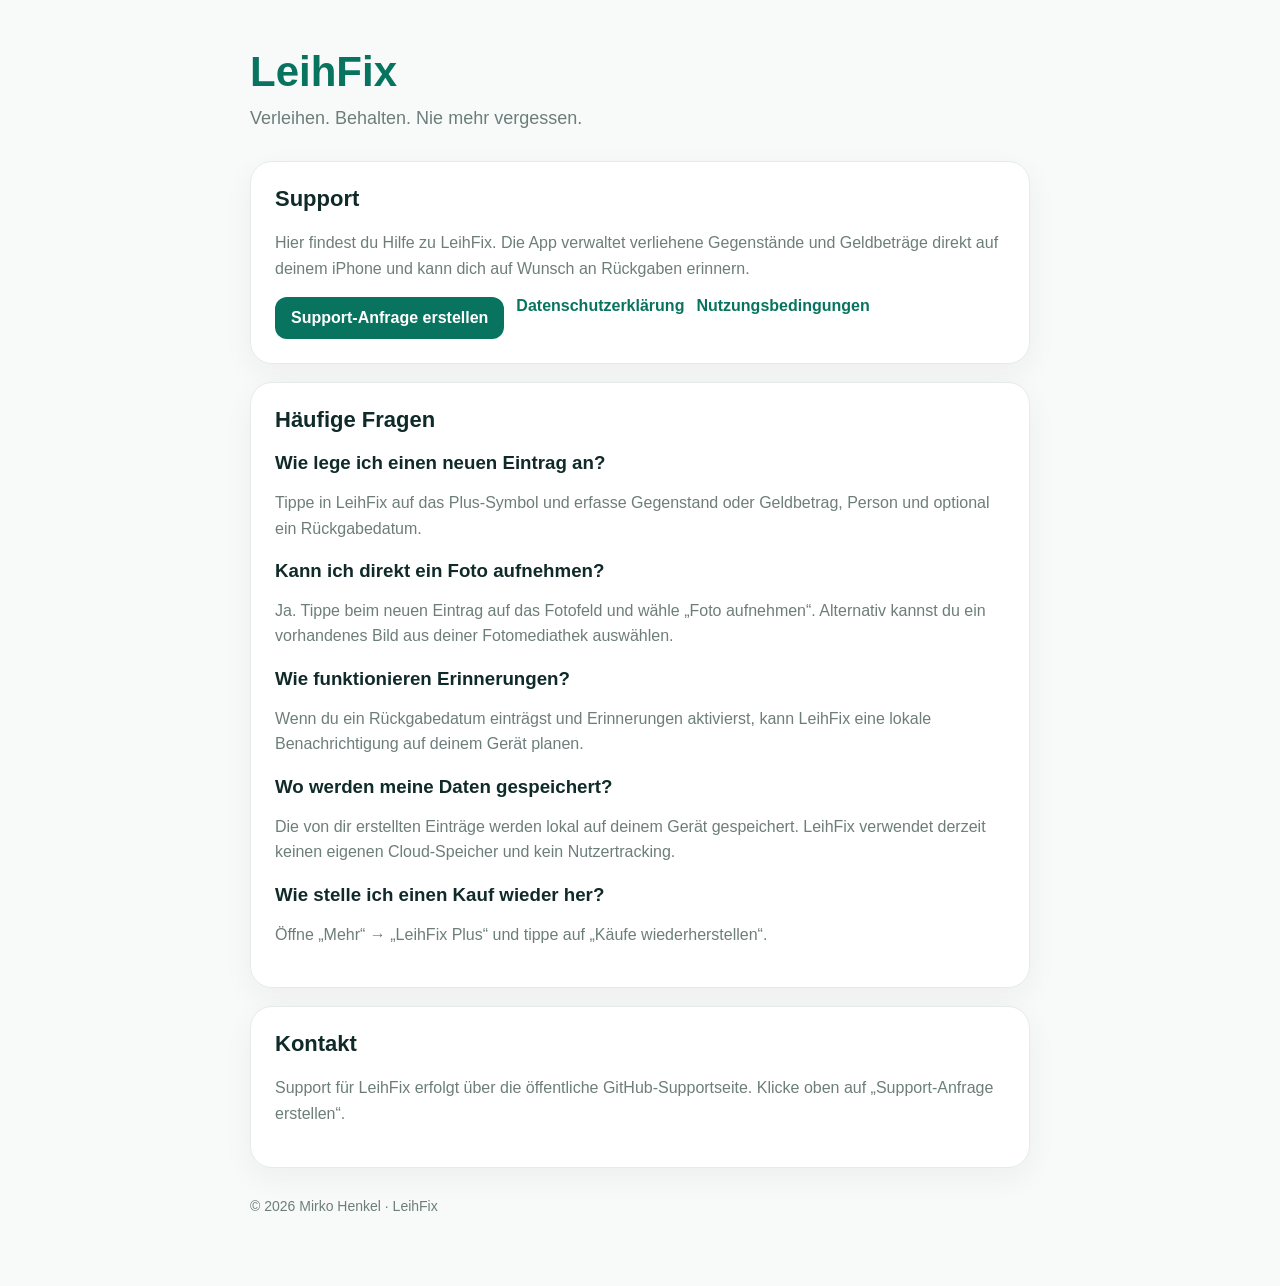
==== index.html @ ab2a5912 "Add LeihFix support page" ====
<!doctype html>
<html lang="de">
<head>
  <meta charset="utf-8">
  <meta name="viewport" content="width=device-width,initial-scale=1">
  <title>LeihFix Support</title>
  <meta name="description" content="Support, Hilfe und Datenschutz für LeihFix.">
  <style>
    :root{--green:#08745f;--dark:#102a2a;--muted:#6d7e7a;--mint:#e9f6f2;--border:#e4ece9;--bg:#f8faf9}
    *{box-sizing:border-box}
    body{margin:0;font-family:-apple-system,BlinkMacSystemFont,"Segoe UI",sans-serif;background:var(--bg);color:var(--dark)}
    main{max-width:820px;margin:0 auto;padding:48px 20px 72px}
    .brand{font-size:42px;font-weight:900;color:var(--green);margin:0}
    .tag{color:var(--muted);font-size:18px;margin:8px 0 28px}
    .card{background:#fff;border:1px solid var(--border);border-radius:22px;padding:24px;margin:18px 0;box-shadow:0 10px 30px rgba(16,42,42,.05)}
    h2{margin-top:0;font-size:22px} h3{margin-bottom:6px}
    p{line-height:1.6;color:var(--muted)}
    a{color:var(--green);font-weight:700;text-decoration:none}
    a:hover{text-decoration:underline}
    .links{display:flex;gap:12px;flex-wrap:wrap}
    .button{display:inline-block;background:var(--green);color:#fff;padding:12px 16px;border-radius:12px}
    footer{margin-top:30px;color:var(--muted);font-size:14px}
  </style>
</head>
<body>
<main>
  <h1 class="brand">LeihFix</h1>
  <p class="tag">Verleihen. Behalten. Nie mehr vergessen.</p>

  <section class="card">
    <h2>Support</h2>
    <p>Hier findest du Hilfe zu LeihFix. Die App verwaltet verliehene Gegenstände und Geldbeträge direkt auf deinem iPhone und kann dich auf Wunsch an Rückgaben erinnern.</p>
    <div class="links">
      <a class="button" href="https://github.com/ichkaufbeialdi/leihfix-support/issues/new">Support-Anfrage erstellen</a>
      <a href="datenschutz.html">Datenschutzerklärung</a>
      <a href="nutzungsbedingungen.html">Nutzungsbedingungen</a>
    </div>
  </section>

  <section class="card">
    <h2>Häufige Fragen</h2>

    <h3>Wie lege ich einen neuen Eintrag an?</h3>
    <p>Tippe in LeihFix auf das Plus-Symbol und erfasse Gegenstand oder Geldbetrag, Person und optional ein Rückgabedatum.</p>

    <h3>Kann ich direkt ein Foto aufnehmen?</h3>
    <p>Ja. Tippe beim neuen Eintrag auf das Fotofeld und wähle „Foto aufnehmen“. Alternativ kannst du ein vorhandenes Bild aus deiner Fotomediathek auswählen.</p>

    <h3>Wie funktionieren Erinnerungen?</h3>
    <p>Wenn du ein Rückgabedatum einträgst und Erinnerungen aktivierst, kann LeihFix eine lokale Benachrichtigung auf deinem Gerät planen.</p>

    <h3>Wo werden meine Daten gespeichert?</h3>
    <p>Die von dir erstellten Einträge werden lokal auf deinem Gerät gespeichert. LeihFix verwendet derzeit keinen eigenen Cloud-Speicher und kein Nutzertracking.</p>

    <h3>Wie stelle ich einen Kauf wieder her?</h3>
    <p>Öffne „Mehr“ → „LeihFix Plus“ und tippe auf „Käufe wiederherstellen“.</p>
  </section>

  <section class="card">
    <h2>Kontakt</h2>
    <p>Support für LeihFix erfolgt über die öffentliche GitHub-Supportseite. Klicke oben auf „Support-Anfrage erstellen“.</p>
  </section>

  <footer>© 2026 Mirko Henkel · LeihFix</footer>
</main>
</body>
</html>
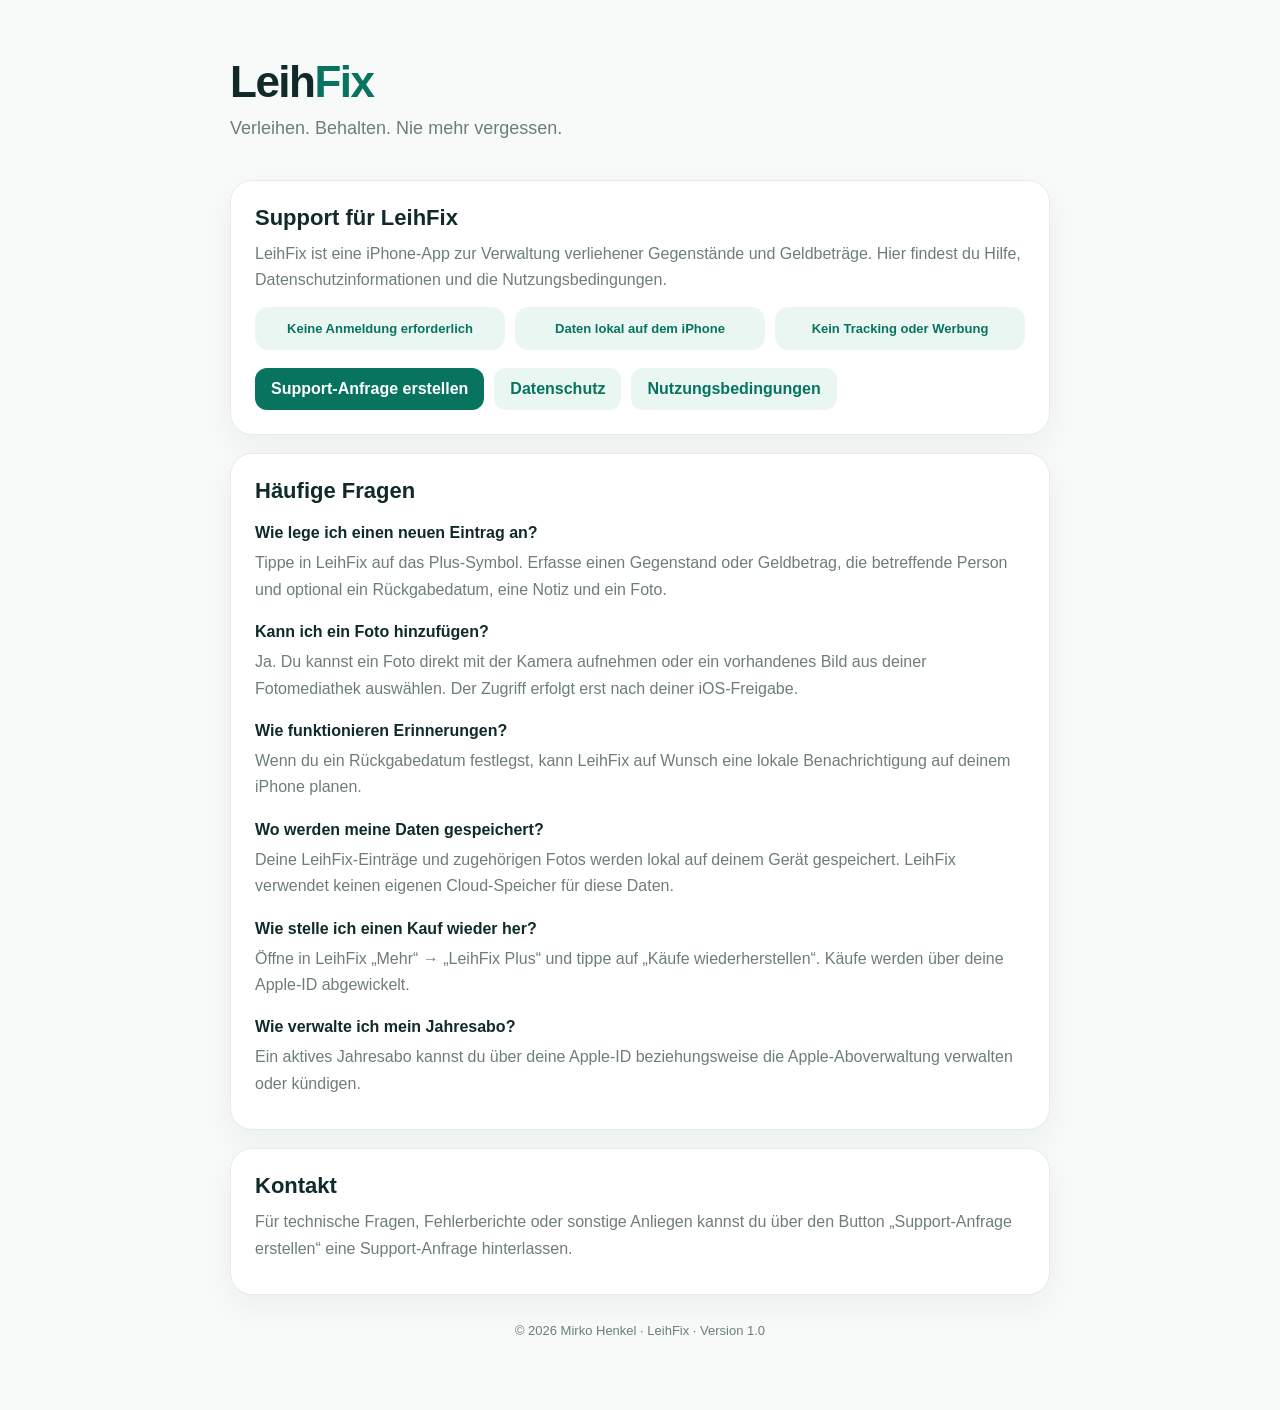
==== commit adb7f9d0: "Update LeihFix support page for App Review" ====
--- a/index.html
+++ b/index.html
@@ -3,65 +3,80 @@
 <head>
   <meta charset="utf-8">
   <meta name="viewport" content="width=device-width,initial-scale=1">
-  <title>LeihFix Support</title>
-  <meta name="description" content="Support, Hilfe und Datenschutz für LeihFix.">
+  <title>LeihFix – Support</title>
+  <meta name="description" content="Offizielle Supportseite für die iPhone-App LeihFix. Hilfe, Datenschutz und Nutzungsbedingungen.">
   <style>
-    :root{--green:#08745f;--dark:#102a2a;--muted:#6d7e7a;--mint:#e9f6f2;--border:#e4ece9;--bg:#f8faf9}
+    :root{--green:#08745f;--dark:#102a2a;--muted:#6d7e7a;--mint:#e9f6f2;--border:#e4ece9;--bg:#f7faf9}
     *{box-sizing:border-box}
-    body{margin:0;font-family:-apple-system,BlinkMacSystemFont,"Segoe UI",sans-serif;background:var(--bg);color:var(--dark)}
-    main{max-width:820px;margin:0 auto;padding:48px 20px 72px}
-    .brand{font-size:42px;font-weight:900;color:var(--green);margin:0}
-    .tag{color:var(--muted);font-size:18px;margin:8px 0 28px}
-    .card{background:#fff;border:1px solid var(--border);border-radius:22px;padding:24px;margin:18px 0;box-shadow:0 10px 30px rgba(16,42,42,.05)}
-    h2{margin-top:0;font-size:22px} h3{margin-bottom:6px}
-    p{line-height:1.6;color:var(--muted)}
+    body{margin:0;font-family:-apple-system,BlinkMacSystemFont,"Segoe UI",Roboto,Arial,sans-serif;background:var(--bg);color:var(--dark)}
+    main{max-width:860px;margin:0 auto;padding:52px 20px 72px}
+    .hero{padding:8px 0 18px}
+    .brand{font-size:44px;line-height:1;font-weight:900;letter-spacing:-1.5px;margin:0;color:var(--dark)}
+    .brand span{color:var(--green)}
+    .tag{color:var(--muted);font-size:18px;margin:10px 0 0}
+    .card{background:#fff;border:1px solid var(--border);border-radius:22px;padding:24px;margin:18px 0;box-shadow:0 12px 32px rgba(16,42,42,.05)}
+    h2{margin:0 0 10px;font-size:22px} h3{margin:20px 0 6px;font-size:16px}
+    p{line-height:1.65;color:var(--muted);margin:8px 0}
     a{color:var(--green);font-weight:700;text-decoration:none}
     a:hover{text-decoration:underline}
-    .links{display:flex;gap:12px;flex-wrap:wrap}
+    .buttons{display:flex;gap:10px;flex-wrap:wrap;margin-top:18px}
     .button{display:inline-block;background:var(--green);color:#fff;padding:12px 16px;border-radius:12px}
-    footer{margin-top:30px;color:var(--muted);font-size:14px}
+    .button.secondary{background:var(--mint);color:var(--green)}
+    .facts{display:grid;grid-template-columns:repeat(3,1fr);gap:10px;margin-top:14px}
+    .fact{background:var(--mint);border-radius:14px;padding:14px;color:var(--green);font-size:13px;font-weight:800;text-align:center}
+    footer{margin-top:28px;color:var(--muted);font-size:13px;text-align:center}
+    @media(max-width:620px){.facts{grid-template-columns:1fr}.brand{font-size:38px}}
   </style>
 </head>
 <body>
 <main>
-  <h1 class="brand">LeihFix</h1>
-  <p class="tag">Verleihen. Behalten. Nie mehr vergessen.</p>
+  <header class="hero">
+    <h1 class="brand">Leih<span>Fix</span></h1>
+    <p class="tag">Verleihen. Behalten. Nie mehr vergessen.</p>
+  </header>
 
   <section class="card">
-    <h2>Support</h2>
-    <p>Hier findest du Hilfe zu LeihFix. Die App verwaltet verliehene Gegenstände und Geldbeträge direkt auf deinem iPhone und kann dich auf Wunsch an Rückgaben erinnern.</p>
-    <div class="links">
+    <h2>Support für LeihFix</h2>
+    <p>LeihFix ist eine iPhone-App zur Verwaltung verliehener Gegenstände und Geldbeträge. Hier findest du Hilfe, Datenschutzinformationen und die Nutzungsbedingungen.</p>
+    <div class="facts">
+      <div class="fact">Keine Anmeldung erforderlich</div>
+      <div class="fact">Daten lokal auf dem iPhone</div>
+      <div class="fact">Kein Tracking oder Werbung</div>
+    </div>
+    <div class="buttons">
       <a class="button" href="https://github.com/ichkaufbeialdi/leihfix-support/issues/new">Support-Anfrage erstellen</a>
-      <a href="datenschutz.html">Datenschutzerklärung</a>
-      <a href="nutzungsbedingungen.html">Nutzungsbedingungen</a>
+      <a class="button secondary" href="datenschutz.html">Datenschutz</a>
+      <a class="button secondary" href="nutzungsbedingungen.html">Nutzungsbedingungen</a>
     </div>
   </section>
 
   <section class="card">
     <h2>Häufige Fragen</h2>
+    <h3>Wie lege ich einen neuen Eintrag an?</h3>
+    <p>Tippe in LeihFix auf das Plus-Symbol. Erfasse einen Gegenstand oder Geldbetrag, die betreffende Person und optional ein Rückgabedatum, eine Notiz und ein Foto.</p>
 
-    <h3>Wie lege ich einen neuen Eintrag an?</h3>
-    <p>Tippe in LeihFix auf das Plus-Symbol und erfasse Gegenstand oder Geldbetrag, Person und optional ein Rückgabedatum.</p>
-
-    <h3>Kann ich direkt ein Foto aufnehmen?</h3>
-    <p>Ja. Tippe beim neuen Eintrag auf das Fotofeld und wähle „Foto aufnehmen“. Alternativ kannst du ein vorhandenes Bild aus deiner Fotomediathek auswählen.</p>
+    <h3>Kann ich ein Foto hinzufügen?</h3>
+    <p>Ja. Du kannst ein Foto direkt mit der Kamera aufnehmen oder ein vorhandenes Bild aus deiner Fotomediathek auswählen. Der Zugriff erfolgt erst nach deiner iOS-Freigabe.</p>
 
     <h3>Wie funktionieren Erinnerungen?</h3>
-    <p>Wenn du ein Rückgabedatum einträgst und Erinnerungen aktivierst, kann LeihFix eine lokale Benachrichtigung auf deinem Gerät planen.</p>
+    <p>Wenn du ein Rückgabedatum festlegst, kann LeihFix auf Wunsch eine lokale Benachrichtigung auf deinem iPhone planen.</p>
 
     <h3>Wo werden meine Daten gespeichert?</h3>
-    <p>Die von dir erstellten Einträge werden lokal auf deinem Gerät gespeichert. LeihFix verwendet derzeit keinen eigenen Cloud-Speicher und kein Nutzertracking.</p>
+    <p>Deine LeihFix-Einträge und zugehörigen Fotos werden lokal auf deinem Gerät gespeichert. LeihFix verwendet keinen eigenen Cloud-Speicher für diese Daten.</p>
 
     <h3>Wie stelle ich einen Kauf wieder her?</h3>
-    <p>Öffne „Mehr“ → „LeihFix Plus“ und tippe auf „Käufe wiederherstellen“.</p>
+    <p>Öffne in LeihFix „Mehr“ → „LeihFix Plus“ und tippe auf „Käufe wiederherstellen“. Käufe werden über deine Apple-ID abgewickelt.</p>
+
+    <h3>Wie verwalte ich mein Jahresabo?</h3>
+    <p>Ein aktives Jahresabo kannst du über deine Apple-ID beziehungsweise die Apple-Aboverwaltung verwalten oder kündigen.</p>
   </section>
 
   <section class="card">
     <h2>Kontakt</h2>
-    <p>Support für LeihFix erfolgt über die öffentliche GitHub-Supportseite. Klicke oben auf „Support-Anfrage erstellen“.</p>
+    <p>Für technische Fragen, Fehlerberichte oder sonstige Anliegen kannst du über den Button „Support-Anfrage erstellen“ eine Support-Anfrage hinterlassen.</p>
   </section>
 
-  <footer>© 2026 Mirko Henkel · LeihFix</footer>
+  <footer>© 2026 Mirko Henkel · LeihFix · Version 1.0</footer>
 </main>
 </body>
 </html>
